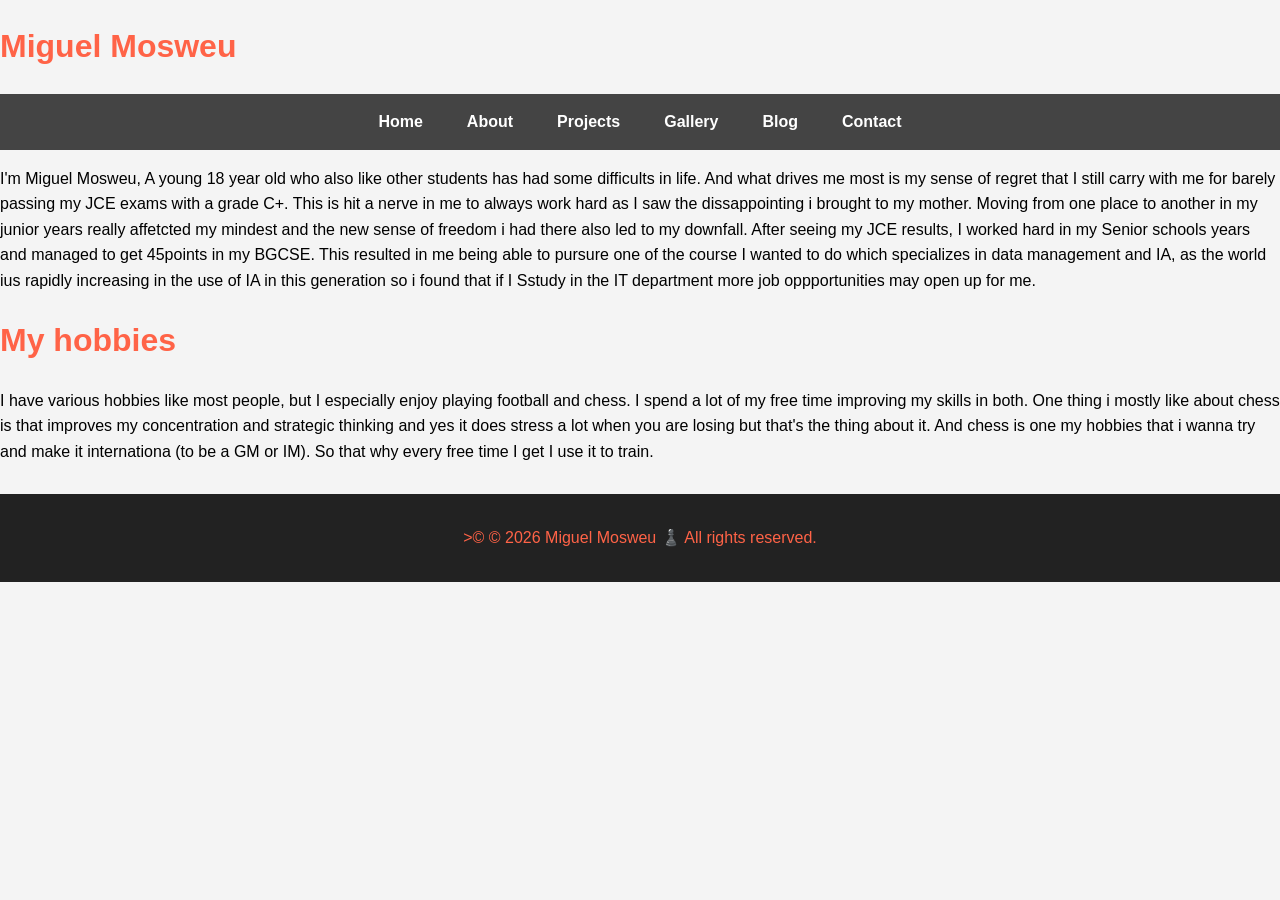
==== index.html @ f0099aea "Add files via upload" ====
<!DOCTYPE html>
<html lang="en" style="color:black;">
<head>
    <meta charset="UTF-8">
    <meta name="viewport" content="width=device-width, initial-scale=1.0">
    <title>Myself</title>
    <link rel="stylesheet" href="style.css">
</head>
    
<body>
    <h1 style="color:Tomato;">Miguel Mosweu</h1>

  <nav>
    <a href="index.html">Home</a>
    <a href="about.html">About</a>
    <a href="projects.html">Projects</a>
    <a href="gallery.html">Gallery</a>
    <a href="blog.html">Blog</a>
    <a href="contact.html">Contact</a>
  </nav>


	<p>
        I'm Miguel Mosweu, A young 18 year old who also like other students has had some difficults in life. And what drives me most is my sense of regret that I still carry with me for barely passing my JCE exams with a grade C+. This is hit a nerve in me to always work hard as I saw the dissappointing i brought to my mother. Moving from one place to another in my junior years really affetcted my mindest and the new sense of freedom i had there also led to my downfall. After seeing my JCE results, I worked hard in my Senior schools years and managed to get 45points in my BGCSE. This resulted in me being able to pursure one of the course I wanted to do which specializes in data management and IA, as the world ius rapidly increasing in the use of IA in this generation so i found that if I Sstudy in the IT department more job oppportunities may open up for me. 
    </p>
    
    <h1 style="color:Tomato;">My hobbies</h1>
    <p>
        I have various hobbies like most people, but I especially enjoy playing football and chess. I spend a lot of my free time improving my skills in both. One thing i mostly like about chess is that improves my concentration and strategic thinking and yes it does stress a lot when you are losing but that's the thing about it. And chess is one my hobbies that i wanna try and make it internationa (to be a GM or IM). So that why every free time I get I use it to train.
    </p>
    
<footer>
    <p style="color:Tomato;">>&copy; © 2026 Miguel Mosweu ♟️ All rights reserved.</p>
  </footer>
    
</body>
</html>
---- style.css ----
body {
  font-family: Arial, sans-serif;
  background-color: #f4f4f4;
  margin: 0;
  padding: 0;
  line-height: 1.6;
}

header {
  background-color: #222;
  color: white;
  text-align: center;
  padding: 30px;
}

nav {
  background-color: #444;
  text-align: center;
  padding: 15px;
}

nav a {
  color: white;
  text-decoration: none;
  margin: 0 12px;
  font-weight: bold;
}

nav a:hover {
  color: yellow;
  text-decoration: underline;
}

main {
  width: 80%;
  margin: auto;
  background: white;
  padding: 20px;
  margin-top: 20px;
  border-radius: 8px;
}

section {
  margin-bottom: 30px;
}

h2 {
  color: #333;
  border-bottom: 2px solid #ddd;
  padding-bottom: 5px;
}

footer {
  background-color: #222;
  color: white;
  text-align: center;
  padding: 15px;
  margin-top: 30px;
}
img {
  border-radius: 10px;
  max-width: 100%;
  height: auto;
  display: block;
  margin: 15px auto;
}
table {
  width: 100%;
  border-collapse: collapse;
  margin-top: 15px;
}

table th {
  background-color: #333;
  color: white;
  padding: 10px;
}

table td {
  padding: 10px;
  border: 1px solid #ccc;
}

table tr:nth-child(even) {
  background-color: #f2f2f2;
}
form {
  margin-top: 20px;
}
input, textarea {
  width: 100%;
  padding: 10px;
  margin-top: 8px;
  border: 1px solid #ccc;
  border-radius: 5px;
}
button {
  background-color: #333;
  color: white;
  padding: 12px;
  border: none;
  margin-top: 10px;
  cursor: pointer;
  border-radius: 5px;
}
button:hover {
  background-color: green;
}

nav {
  background-color: #444;
  display: flex;
  justify-content: center;
  gap: 20px;
  padding: 15px;
  flex-wrap: wrap;
}

.projects-container {
  display: flex;
  gap: 20px;
  flex-wrap: wrap;
  margin-top: 20px;
}

.project-card {
  background-color: #f9f9f9;
  border: 1px solid #ddd;
  border-radius: 8px;
  padding: 15px;
  width: 280px;
  flex-grow: 1;
  box-shadow: 0px 2px 5px rgba(0,0,0,0.1);
}

.project-card h3 {
  margin-top: 0;
  color: #222;
}
.two-column-layout {
  display: flex;
  gap: 20px;
  margin-top: 20px;
}

.sidebar {
  background-color: #eee;
  padding: 15px;
  border-radius: 8px;
  width: 30%;
}

.content-area {
  width: 70%;
}
@media (max-width: 768px) {
  main {
    width: 95%;
  }
  .two-column-layout {
    flex-direction: column;
  }
  .sidebar, .content-area {
    width: 100%;
  }
  nav {
    flex-direction: column;
    align-items: center;
  }
  .project-card {
    width: 100%;
  }
}
.gallery-container {
  display: flex;
  gap: 15px;
  flex-wrap: wrap;
  justify-content: center;
}
.gallery-container img {
  width: 200px;
  height: 150px;
  object-fit: cover;
}
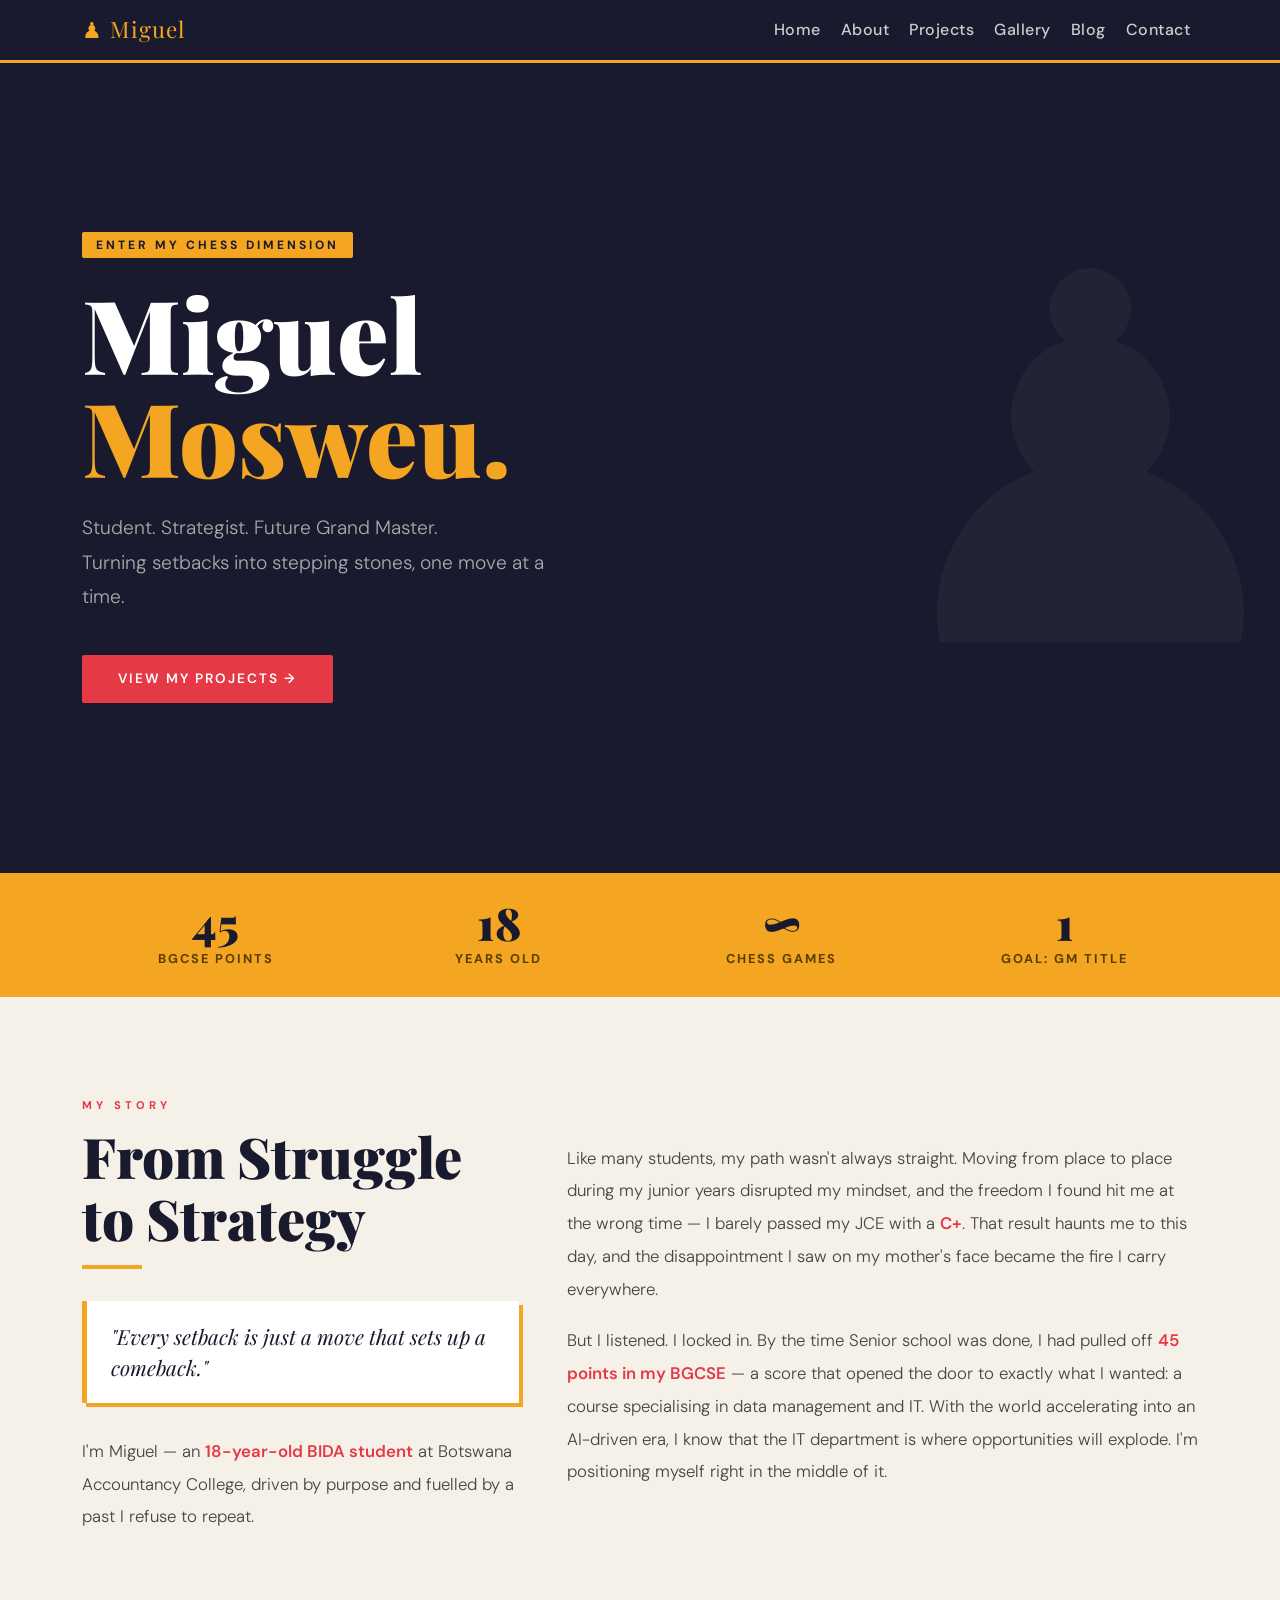
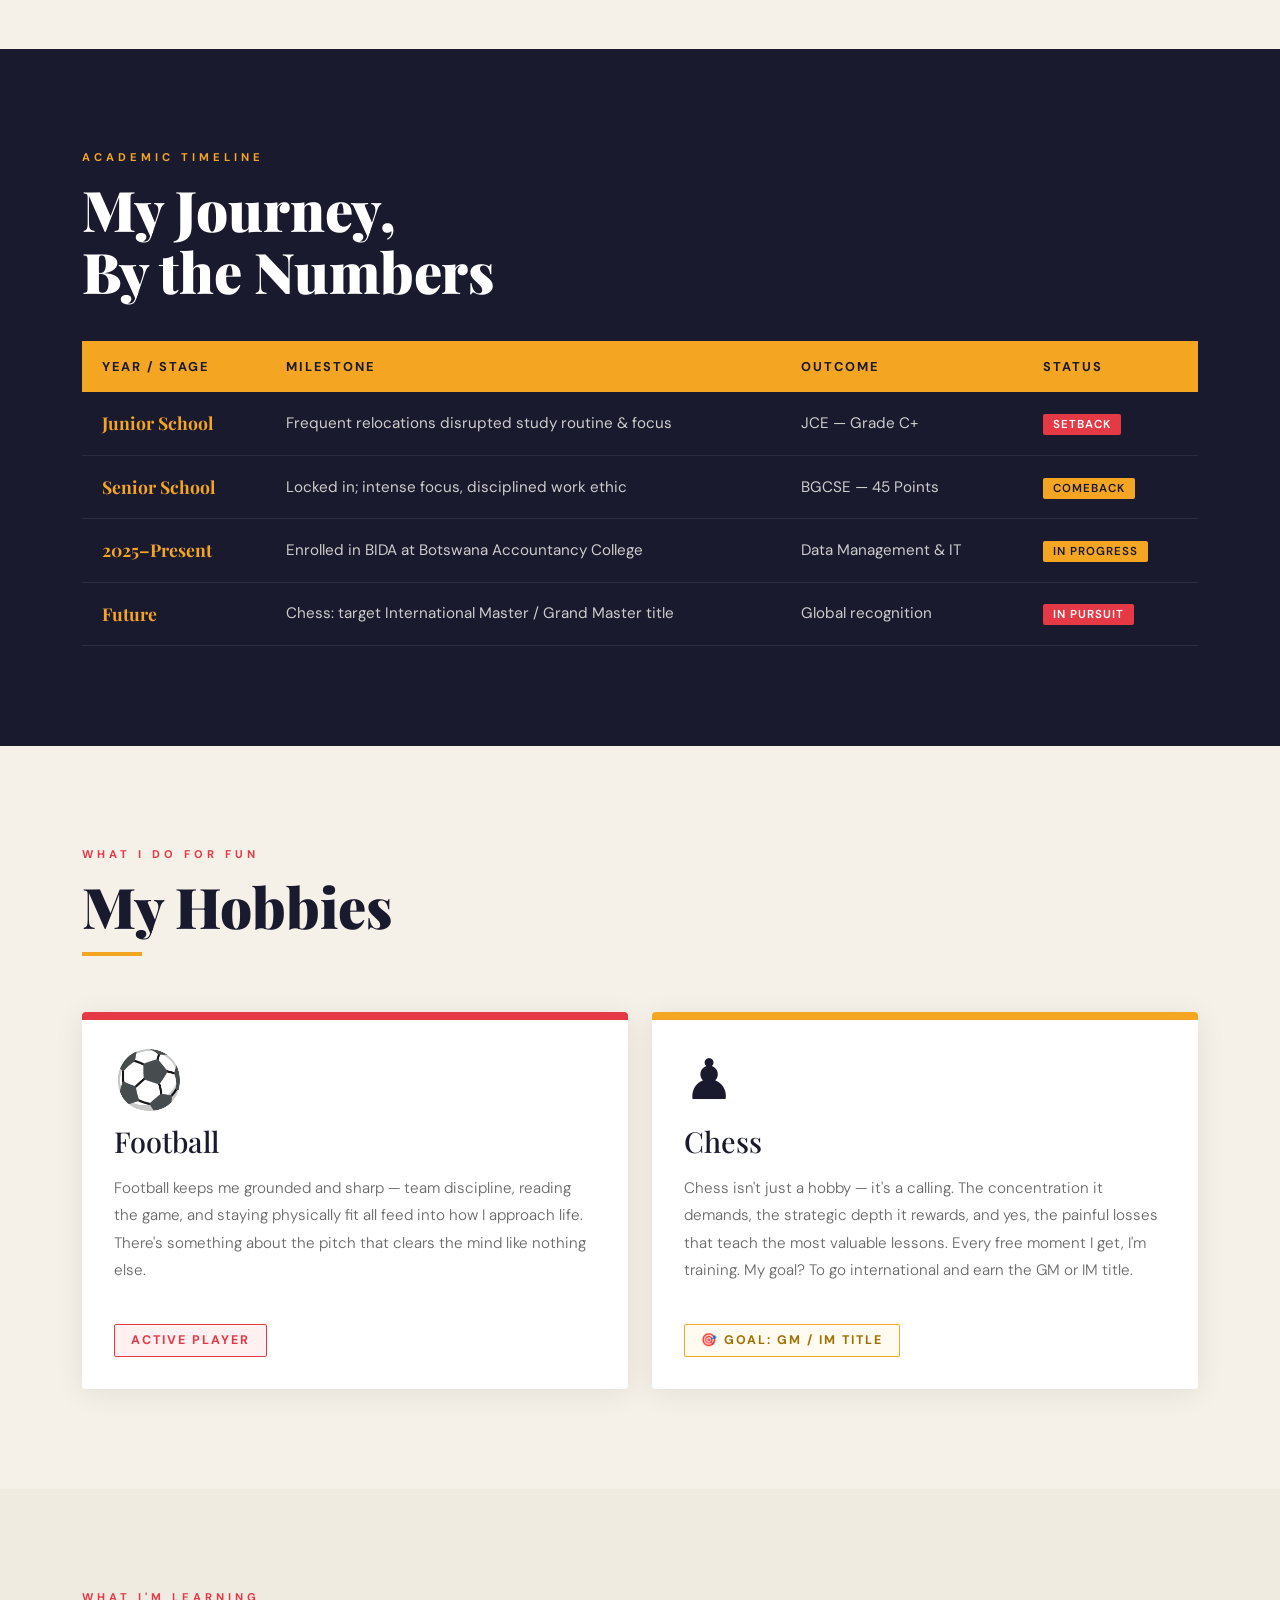
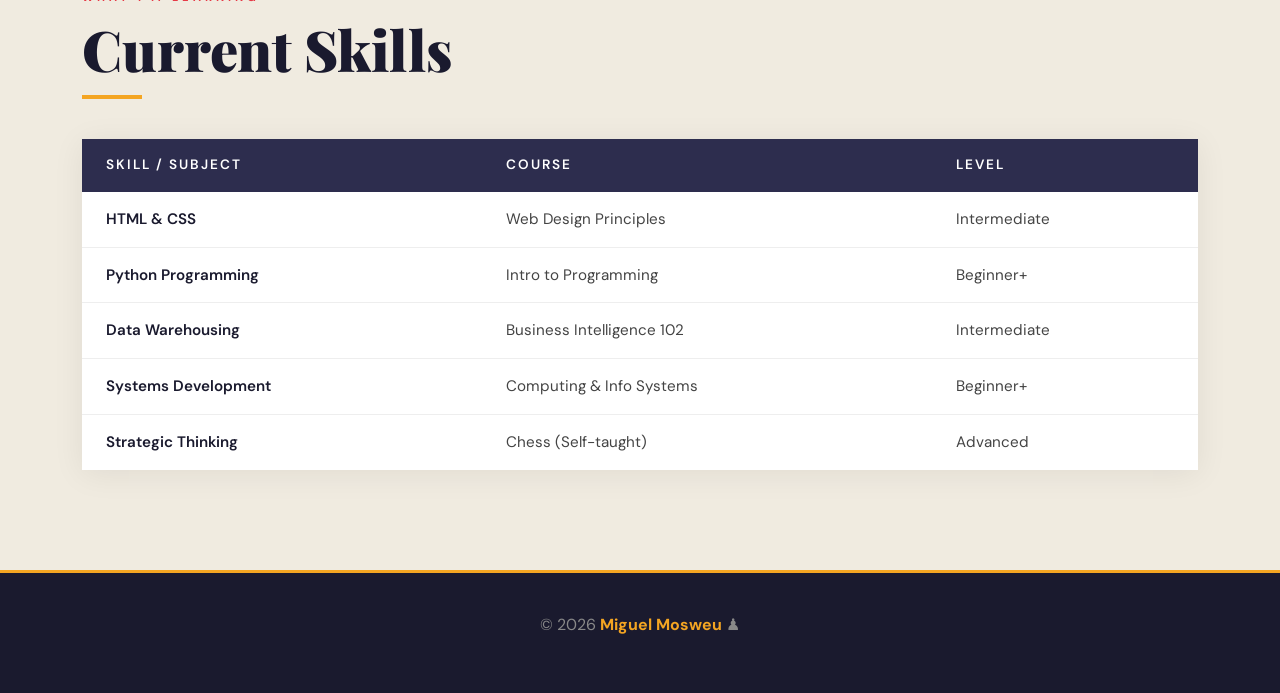
==== commit af337cf7: "Add files via upload" ====
--- a/index.html
+++ b/index.html
@@ -1,37 +1,600 @@
-<!DOCTYPE html>
-<html lang="en" style="color:black;">
-<head>
-    <meta charset="UTF-8">
-    <meta name="viewport" content="width=device-width, initial-scale=1.0">
-    <title>Myself</title>
-    <link rel="stylesheet" href="style.css">
-</head>
-    
-<body>
-    <h1 style="color:Tomato;">Miguel Mosweu</h1>
-
-  <nav>
-    <a href="index.html">Home</a>
-    <a href="about.html">About</a>
-    <a href="projects.html">Projects</a>
-    <a href="gallery.html">Gallery</a>
-    <a href="blog.html">Blog</a>
-    <a href="contact.html">Contact</a>
-  </nav>
-
-
-	<p>
-        I'm Miguel Mosweu, A young 18 year old who also like other students has had some difficults in life. And what drives me most is my sense of regret that I still carry with me for barely passing my JCE exams with a grade C+. This is hit a nerve in me to always work hard as I saw the dissappointing i brought to my mother. Moving from one place to another in my junior years really affetcted my mindest and the new sense of freedom i had there also led to my downfall. After seeing my JCE results, I worked hard in my Senior schools years and managed to get 45points in my BGCSE. This resulted in me being able to pursure one of the course I wanted to do which specializes in data management and IA, as the world ius rapidly increasing in the use of IA in this generation so i found that if I Sstudy in the IT department more job oppportunities may open up for me. 
-    </p>
-    
-    <h1 style="color:Tomato;">My hobbies</h1>
-    <p>
-        I have various hobbies like most people, but I especially enjoy playing football and chess. I spend a lot of my free time improving my skills in both. One thing i mostly like about chess is that improves my concentration and strategic thinking and yes it does stress a lot when you are losing but that's the thing about it. And chess is one my hobbies that i wanna try and make it internationa (to be a GM or IM). So that why every free time I get I use it to train.
-    </p>
-    
-<footer>
-    <p style="color:Tomato;">>&copy; © 2026 Miguel Mosweu ♟️ All rights reserved.</p>
-  </footer>
-    
-</body>
-</html>
+<!DOCTYPE html>
+<html lang="en">
+<head>
+  <meta charset="UTF-8">
+  <meta name="viewport" content="width=device-width, initial-scale=1.0">
+  <title>Miguel Mosweu</title>
+  <link href="https://cdn.jsdelivr.net/npm/bootstrap@5.3.3/dist/css/bootstrap.min.css" rel="stylesheet">
+  <link href="https://fonts.googleapis.com/css2?family=Playfair+Display:wght@700;900&family=DM+Sans:wght@300;400;500&display=swap" rel="stylesheet">
+
+  <style>
+    :root {
+      --cream: #f5f0e8;
+      --dark: #1a1a2e;
+      --red: #e63946;
+      --gold: #f4a522;
+      --mid: #2d2d4e;
+    }
+
+    * { margin: 0; padding: 0; box-sizing: border-box; }
+
+    body {
+      background: var(--cream);
+      font-family: 'DM Sans', sans-serif;
+      color: var(--dark);
+      overflow-x: hidden;
+    }
+
+    /* ── NAVBAR ── */
+    .navbar {
+      background: var(--dark) !important;
+      border-bottom: 3px solid var(--gold);
+    }
+    .navbar-brand {
+      font-family: 'Playfair Display', serif;
+      font-size: 1.4rem;
+      color: var(--gold) !important;
+      letter-spacing: 1px;
+    }
+    .nav-link {
+      color: #ccc !important;
+      font-weight: 500;
+      letter-spacing: 0.5px;
+      position: relative;
+      transition: color 0.2s;
+    }
+    .nav-link::after {
+      content: '';
+      position: absolute;
+      bottom: 0; left: 0;
+      width: 0; height: 2px;
+      background: var(--gold);
+      transition: width 0.3s;
+    }
+    .nav-link:hover { color: var(--gold) !important; }
+    .nav-link:hover::after { width: 100%; }
+
+    /* ── HERO ── */
+    .hero {
+      background: var(--dark);
+      color: white;
+      min-height: 90vh;
+      display: flex;
+      align-items: center;
+      position: relative;
+      overflow: hidden;
+    }
+    .hero::before {
+      content: '♟';
+      position: absolute;
+      right: -40px; top: 50%;
+      transform: translateY(-50%);
+      font-size: 40vw;
+      opacity: 0.04;
+      line-height: 1;
+      pointer-events: none;
+    }
+    .hero-tag {
+      display: inline-block;
+      background: var(--gold);
+      color: var(--dark);
+      font-size: 0.75rem;
+      font-weight: 700;
+      text-transform: uppercase;
+      letter-spacing: 3px;
+      padding: 4px 14px;
+      margin-bottom: 1.5rem;
+      border-radius: 2px;
+    }
+    .hero h1 {
+      font-family: 'Playfair Display', serif;
+      font-size: clamp(3rem, 8vw, 7rem);
+      font-weight: 900;
+      line-height: 1;
+      margin-bottom: 1.5rem;
+    }
+    .hero h1 span { color: var(--gold); }
+    .hero p.lead {
+      font-size: 1.2rem;
+      color: #aaa;
+      max-width: 500px;
+      line-height: 1.8;
+      margin-bottom: 2.5rem;
+      font-weight: 300;
+    }
+    .btn-hero {
+      background: var(--red);
+      color: white;
+      border: none;
+      padding: 14px 36px;
+      font-weight: 600;
+      text-transform: uppercase;
+      letter-spacing: 2px;
+      font-size: 0.85rem;
+      border-radius: 2px;
+      text-decoration: none;
+      transition: background 0.25s, transform 0.2s;
+      display: inline-block;
+    }
+    .btn-hero:hover { background: #c1121f; transform: translateY(-2px); color: white; }
+
+    /* ── STATS STRIP ── */
+    .stats-strip {
+      background: var(--gold);
+      padding: 28px 0;
+    }
+    .stat-item { text-align: center; }
+    .stat-number {
+      font-family: 'Playfair Display', serif;
+      font-size: 2.8rem;
+      font-weight: 900;
+      color: var(--dark);
+      line-height: 1;
+    }
+    .stat-label {
+      font-size: 0.8rem;
+      font-weight: 700;
+      text-transform: uppercase;
+      letter-spacing: 2px;
+      color: #5a3e00;
+      margin-top: 4px;
+    }
+
+    /* ── SECTION LABELS ── */
+    .section-label {
+      font-size: 0.7rem;
+      font-weight: 700;
+      text-transform: uppercase;
+      letter-spacing: 4px;
+      color: var(--red);
+      margin-bottom: 0.75rem;
+    }
+    .section-title {
+      font-family: 'Playfair Display', serif;
+      font-size: clamp(2rem, 5vw, 3.5rem);
+      font-weight: 900;
+      line-height: 1.1;
+      color: var(--dark);
+    }
+
+    /* ── ABOUT SECTION ── */
+    .about-section {
+      padding: 100px 0;
+    }
+    .about-text {
+      font-size: 1.05rem;
+      line-height: 1.95;
+      color: #444;
+      font-weight: 300;
+    }
+    .about-text .highlight {
+      color: var(--red);
+      font-weight: 600;
+    }
+    .quote-block {
+      border-left: 5px solid var(--gold);
+      padding: 20px 24px;
+      background: white;
+      margin: 2rem 0;
+      box-shadow: 4px 4px 0 var(--gold);
+    }
+    .quote-block p {
+      font-family: 'Playfair Display', serif;
+      font-size: 1.3rem;
+      font-style: italic;
+      color: var(--dark);
+      margin: 0;
+    }
+
+    /* ── JOURNEY TABLE ── */
+    .journey-section {
+      background: var(--dark);
+      padding: 100px 0;
+      color: white;
+    }
+    .journey-section .section-title { color: white; }
+    .journey-table {
+      width: 100%;
+      border-collapse: collapse;
+      margin-top: 2.5rem;
+    }
+    .journey-table thead th {
+      background: var(--gold);
+      color: var(--dark);
+      font-weight: 700;
+      text-transform: uppercase;
+      letter-spacing: 2px;
+      font-size: 0.8rem;
+      padding: 16px 20px;
+      border: none;
+    }
+    .journey-table tbody tr {
+      border-bottom: 1px solid rgba(255,255,255,0.08);
+      transition: background 0.2s;
+    }
+    .journey-table tbody tr:hover {
+      background: rgba(244, 165, 34, 0.08);
+    }
+    .journey-table td {
+      padding: 18px 20px;
+      color: #ccc;
+      font-size: 0.95rem;
+    }
+    .journey-table td:first-child {
+      font-family: 'Playfair Display', serif;
+      font-size: 1.1rem;
+      color: var(--gold);
+      font-weight: 700;
+      white-space: nowrap;
+    }
+    .badge-red {
+      background: var(--red);
+      color: white;
+      font-size: 0.72rem;
+      padding: 3px 10px;
+      border-radius: 2px;
+      font-weight: 600;
+      letter-spacing: 1px;
+      text-transform: uppercase;
+    }
+    .badge-gold {
+      background: var(--gold);
+      color: var(--dark);
+      font-size: 0.72rem;
+      padding: 3px 10px;
+      border-radius: 2px;
+      font-weight: 600;
+      letter-spacing: 1px;
+      text-transform: uppercase;
+    }
+
+    /* ── HOBBIES ── */
+    .hobbies-section { padding: 100px 0; }
+    .hobby-card {
+      background: white;
+      border-radius: 4px;
+      overflow: hidden;
+      box-shadow: 0 4px 30px rgba(0,0,0,0.08);
+      transition: transform 0.3s, box-shadow 0.3s;
+      height: 100%;
+    }
+    .hobby-card:hover {
+      transform: translateY(-8px);
+      box-shadow: 0 16px 50px rgba(0,0,0,0.14);
+    }
+    .hobby-card-top {
+      height: 8px;
+    }
+    .hobby-card-top.football { background: var(--red); }
+    .hobby-card-top.chess { background: var(--gold); }
+    .hobby-card-body { padding: 32px; }
+    .hobby-icon {
+      font-size: 3.5rem;
+      margin-bottom: 1rem;
+      display: block;
+      line-height: 1;
+    }
+    .hobby-card h3 {
+      font-family: 'Playfair Display', serif;
+      font-size: 1.8rem;
+      margin-bottom: 1rem;
+      color: var(--dark);
+    }
+    .hobby-card p {
+      color: #666;
+      font-size: 0.95rem;
+      line-height: 1.8;
+      font-weight: 300;
+    }
+    .hobby-goal {
+      display: inline-block;
+      margin-top: 1.5rem;
+      font-size: 0.78rem;
+      font-weight: 700;
+      text-transform: uppercase;
+      letter-spacing: 2px;
+      padding: 6px 16px;
+      border-radius: 2px;
+    }
+    .hobby-goal.red { background: #fff0f1; color: var(--red); border: 1px solid var(--red); }
+    .hobby-goal.gold { background: #fffbf0; color: #a07000; border: 1px solid var(--gold); }
+
+    /* ── SKILLS TABLE ── */
+    .skills-section {
+      background: #f0ebe0;
+      padding: 100px 0;
+    }
+    .skills-table {
+      width: 100%;
+      border-collapse: collapse;
+      margin-top: 2.5rem;
+      background: white;
+      box-shadow: 0 4px 30px rgba(0,0,0,0.07);
+    }
+    .skills-table th {
+      background: var(--mid);
+      color: white;
+      padding: 16px 24px;
+      font-weight: 600;
+      font-size: 0.85rem;
+      text-transform: uppercase;
+      letter-spacing: 2px;
+    }
+    .skills-table td {
+      padding: 16px 24px;
+      border-bottom: 1px solid #eee;
+      font-size: 0.95rem;
+      color: #444;
+    }
+    .skills-table tr:last-child td { border-bottom: none; }
+    .skills-table tr:hover td { background: #faf7f0; }
+    .skills-table td:first-child {
+      font-weight: 600;
+      color: var(--dark);
+    }
+    .progress-bar-custom {
+      height: 8px;
+      background: #eee;
+      border-radius: 4px;
+      overflow: hidden;
+      margin-top: 4px;
+    }
+    .progress-fill {
+      height: 100%;
+      background: linear-gradient(90deg, var(--gold), var(--red));
+      border-radius: 4px;
+    }
+
+    /* ── FOOTER ── */
+    footer {
+      background: var(--dark);
+      color: #888;
+      text-align: center;
+      padding: 40px 0;
+      border-top: 3px solid var(--gold);
+    }
+    footer span { color: var(--gold); font-weight: 700; }
+
+    /* ── ANIMATIONS ── */
+    @keyframes fadeUp {
+      from { opacity: 0; transform: translateY(30px); }
+      to   { opacity: 1; transform: translateY(0); }
+    }
+    .hero > .container { animation: fadeUp 0.9s ease both; }
+    .stats-strip .stat-item { animation: fadeUp 0.7s ease both; }
+    .stats-strip .stat-item:nth-child(2) { animation-delay: 0.1s; }
+    .stats-strip .stat-item:nth-child(3) { animation-delay: 0.2s; }
+    .stats-strip .stat-item:nth-child(4) { animation-delay: 0.3s; }
+
+    /* Divider */
+    .divider {
+      width: 60px; height: 4px;
+      background: var(--gold);
+      margin-top: 16px; margin-bottom: 32px;
+    }
+  </style>
+</head>
+<body>
+
+<!-- NAVBAR -->
+<nav class="navbar navbar-expand-lg navbar-dark">
+  <div class="container">
+    <a class="navbar-brand" href="index.html">♟ Miguel</a>
+    <button class="navbar-toggler" type="button" data-bs-toggle="collapse" data-bs-target="#menu">
+      <span class="navbar-toggler-icon"></span>
+    </button>
+    <div class="collapse navbar-collapse" id="menu">
+      <ul class="navbar-nav ms-auto gap-1">
+        <li class="nav-item"><a class="nav-link" href="index.html">Home</a></li>
+        <li class="nav-item"><a class="nav-link" href="about.html">About</a></li>
+        <li class="nav-item"><a class="nav-link" href="project.html">Projects</a></li>
+        <li class="nav-item"><a class="nav-link" href="gallery.html">Gallery</a></li>
+        <li class="nav-item"><a class="nav-link" href="blog.html">Blog</a></li>
+        <li class="nav-item"><a class="nav-link" href="contact.html">Contact</a></li>
+      </ul>
+    </div>
+  </div>
+</nav>
+
+<!-- HERO -->
+<section class="hero">
+  <div class="container">
+    <div class="row align-items-center">
+      <div class="col-lg-9">
+        <div class="hero-tag">Enter my chess dimension</div>
+        <h1>Miguel<br><span>Mosweu.</span></h1>
+        <p class="lead">Student. Strategist. Future Grand Master.<br>Turning setbacks into stepping stones, one move at a time.</p>
+        <a href="project.html" class="btn-hero">View My Projects →</a>
+      </div>
+    </div>
+  </div>
+</section>
+
+<!-- STATS STRIP -->
+<div class="stats-strip">
+  <div class="container">
+    <div class="row g-3 justify-content-center">
+      <div class="col-6 col-md-3 stat-item">
+        <div class="stat-number">45</div>
+        <div class="stat-label">BGCSE Points</div>
+      </div>
+      <div class="col-6 col-md-3 stat-item">
+        <div class="stat-number">18</div>
+        <div class="stat-label">Years Old</div>
+      </div>
+      <div class="col-6 col-md-3 stat-item">
+        <div class="stat-number">∞</div>
+        <div class="stat-label">Chess Games</div>
+      </div>
+      <div class="col-6 col-md-3 stat-item">
+        <div class="stat-number">1</div>
+        <div class="stat-label">Goal: GM Title</div>
+      </div>
+    </div>
+  </div>
+</div>
+
+<!-- ABOUT SECTION -->
+<section class="about-section">
+  <div class="container">
+    <div class="row g-5 align-items-center">
+      <div class="col-lg-5">
+        <div class="section-label">My Story</div>
+        <h2 class="section-title">From Struggle<br>to Strategy</h2>
+        <div class="divider"></div>
+
+        <div class="quote-block">
+          <p>"Every setback is just a move that sets up a comeback."</p>
+        </div>
+
+        <p class="about-text" style="margin-top:1rem;">
+          I'm Miguel — an <span class="highlight">18-year-old BIDA student</span> at Botswana Accountancy College, driven by purpose and fuelled by a past I refuse to repeat.
+        </p>
+      </div>
+
+      <div class="col-lg-7">
+        <p class="about-text">
+          Like many students, my path wasn't always straight. Moving from place to place during my junior years disrupted my mindset, and the freedom I found hit me at the wrong time — I barely passed my JCE with a <span class="highlight">C+</span>. That result haunts me to this day, and the disappointment I saw on my mother's face became the fire I carry everywhere.
+        </p>
+        <p class="about-text" style="margin-top:1.2rem;">
+          But I listened. I locked in. By the time Senior school was done, I had pulled off <span class="highlight">45 points in my BGCSE</span> — a score that opened the door to exactly what I wanted: a course specialising in data management and IT. With the world accelerating into an AI-driven era, I know that the IT department is where opportunities will explode. I'm positioning myself right in the middle of it.
+        </p>
+      </div>
+    </div>
+  </div>
+</section>
+
+<!-- JOURNEY TABLE -->
+<section class="journey-section">
+  <div class="container">
+    <div class="section-label" style="color: var(--gold);">Academic Timeline</div>
+    <h2 class="section-title">My Journey,<br>By the Numbers</h2>
+
+    <table class="journey-table">
+      <thead>
+        <tr>
+          <th>Year / Stage</th>
+          <th>Milestone</th>
+          <th>Outcome</th>
+          <th>Status</th>
+        </tr>
+      </thead>
+      <tbody>
+        <tr>
+          <td>Junior School</td>
+          <td>Frequent relocations disrupted study routine & focus</td>
+          <td>JCE — Grade C+</td>
+          <td><span class="badge-red">Setback</span></td>
+        </tr>
+        <tr>
+          <td>Senior School</td>
+          <td>Locked in; intense focus, disciplined work ethic</td>
+          <td>BGCSE — 45 Points</td>
+          <td><span class="badge-gold">Comeback</span></td>
+        </tr>
+        <tr>
+          <td>2025–Present</td>
+          <td>Enrolled in BIDA at Botswana Accountancy College</td>
+          <td>Data Management & IT</td>
+          <td><span class="badge-gold">In Progress</span></td>
+        </tr>
+        <tr>
+          <td>Future</td>
+          <td>Chess: target International Master / Grand Master title</td>
+          <td>Global recognition</td>
+          <td><span class="badge-red">In Pursuit</span></td>
+        </tr>
+      </tbody>
+    </table>
+  </div>
+</section>
+
+<!-- HOBBIES -->
+<section class="hobbies-section">
+  <div class="container">
+    <div class="section-label">What I Do For Fun</div>
+    <h2 class="section-title">My Hobbies</h2>
+    <div class="divider"></div>
+
+    <div class="row g-4 mt-1">
+      <div class="col-md-6">
+        <div class="hobby-card">
+          <div class="hobby-card-top football"></div>
+          <div class="hobby-card-body">
+            <span class="hobby-icon">⚽</span>
+            <h3>Football</h3>
+            <p>Football keeps me grounded and sharp — team discipline, reading the game, and staying physically fit all feed into how I approach life. There's something about the pitch that clears the mind like nothing else.</p>
+            <span class="hobby-goal red">Active Player</span>
+          </div>
+        </div>
+      </div>
+
+      <div class="col-md-6">
+        <div class="hobby-card">
+          <div class="hobby-card-top chess"></div>
+          <div class="hobby-card-body">
+            <span class="hobby-icon">♟</span>
+            <h3>Chess</h3>
+            <p>Chess isn't just a hobby — it's a calling. The concentration it demands, the strategic depth it rewards, and yes, the painful losses that teach the most valuable lessons. Every free moment I get, I'm training. My goal? To go international and earn the GM or IM title.</p>
+            <span class="hobby-goal gold">🎯 Goal: GM / IM Title</span>
+          </div>
+        </div>
+      </div>
+    </div>
+  </div>
+</section>
+
+<!-- SKILLS TABLE -->
+<section class="skills-section">
+  <div class="container">
+    <div class="section-label">What I'm Learning</div>
+    <h2 class="section-title">Current Skills</h2>
+    <div class="divider"></div>
+
+    <table class="skills-table">
+      <thead>
+        <tr>
+          <th>Skill / Subject</th>
+          <th>Course</th>
+          <th>Level</th>
+        </tr>
+      </thead>
+      <tbody>
+        <tr>
+          <td>HTML & CSS</td>
+          <td>Web Design Principles</td>
+          <td>Intermediate</td>
+        </tr>
+        <tr>
+          <td>Python Programming</td>
+          <td>Intro to Programming</td>
+          <td>Beginner+</td>
+        </tr>
+        <tr>
+          <td>Data Warehousing</td>
+          <td>Business Intelligence 102</td>
+          <td>Intermediate</td>
+        </tr>
+        <tr>
+          <td>Systems Development</td>
+          <td>Computing & Info Systems</td>
+          <td>Beginner+</td>
+        </tr>
+        <tr>
+          <td>Strategic Thinking</td>
+          <td>Chess (Self-taught)</td>
+          <td>Advanced</td>
+        </tr>
+      </tbody>
+    </table>
+  </div>
+</section>
+
+<!-- FOOTER -->
+<footer>
+  <p>&copy; 2026 <span>Miguel Mosweu</span> ♟</p>
+</footer>
+
+<script src="https://cdn.jsdelivr.net/npm/bootstrap@5.3.3/dist/js/bootstrap.bundle.min.js"></script>
+</body>
+</html>
